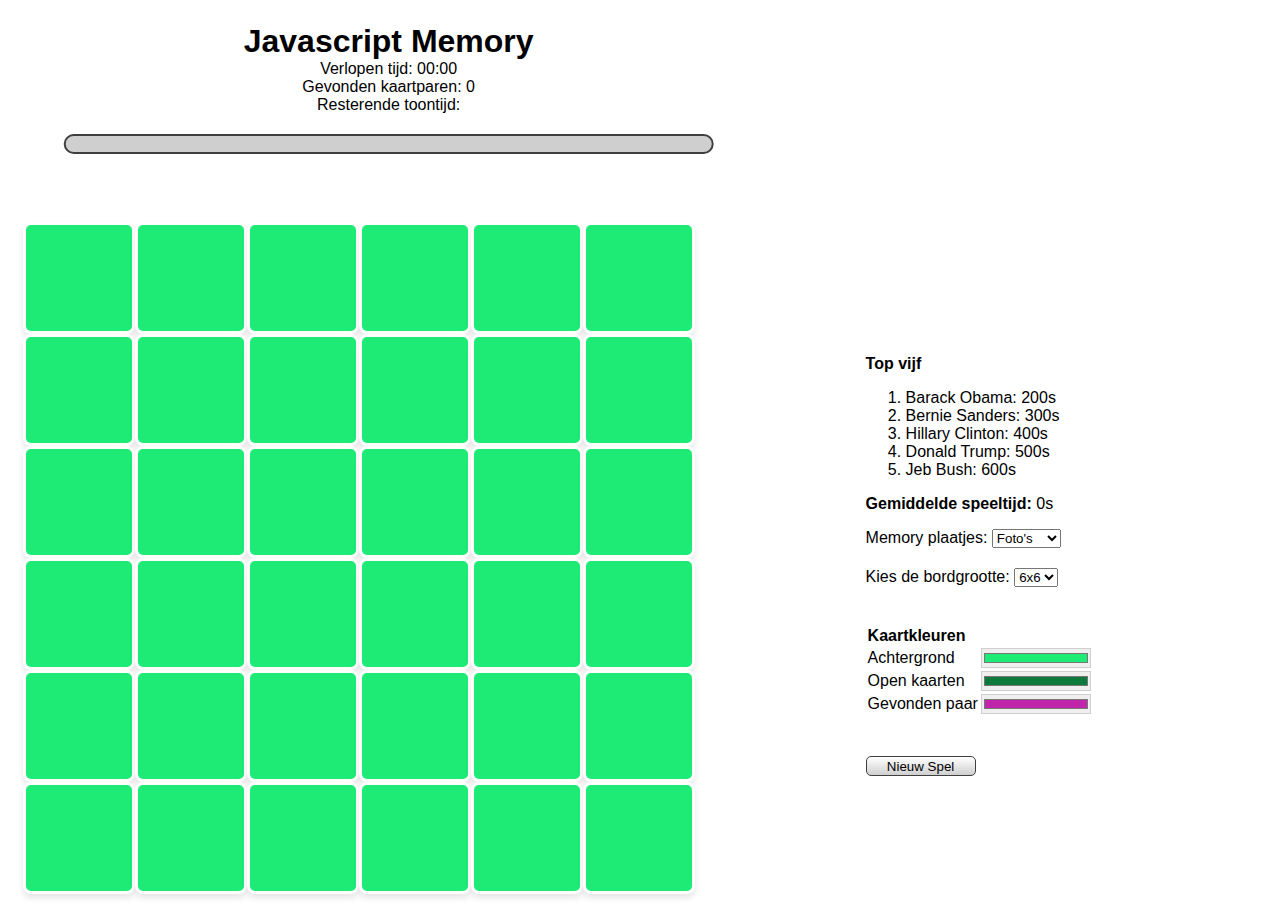
==== Memory3/memory_frontend/index.html @ 1eda7d5f "Mappen hernoemd." ====
<html lang="en">
    <head>
        <meta charset="UTF-8">
        <meta name="viewport" content="width=device-width, initial-scale=1.0">
        <title>Memory Game</title>

        <!-- CSS -->
        <link rel="stylesheet" href="css/styles.css">

        <!-- Mobile first, proper rendering and touch controls -->
        <meta name="viewport" content="width=device-width, initial-scale=1">

    </head>
    <body>
        <main>
            <div class="col-8">
                <h1 class="center">Javascript Memory</h1>
                <p class="center">
                    Verlopen tijd: <span class="timer">0 seconden</span><br>
                    Gevonden kaartparen: <span id="foundPairsDisplay">0</span><br>
                    Resterende toontijd: <br>
                    <button class="time-bar-container">
                        <span class="time-bar"></span>
                    </button>
                </p>
            </div>
            <article class="col-8">
                <br>
                <div class="grid-container"></div>
            </article>

            <aside class="col-4 sidebar">
                <p><b>Top vijf</b></p>

                <ol>
                    <li>Barack Obama:200</li>
                    <li>Bernie Sanders:300</li>
                    <li>Hillary Clinton:400</li>
                    <li>Donald Trump:500</li>
                    <li>Jeb Bush:600</li>
                </ol>

                <p><b>Gemiddelde speeltijd: </b><span id="averageTime">0s</span></p>

                <div class="api-selector">
                    <label for="imageSource">Memory plaatjes:</label>
                    <select id="imageSource">
                        <option value="picsum">Foto's</option>
                        <option value="dog">Honden</option>
                        <option value="cat">Katten</option>
                        <option value="fox">Vossen</option>
                    </select>
                </div>
                <div class="board-size-selector">
                    <label for="boardSize">Kies de bordgrootte:</label>
                    <select id="boardSize">
                        <option value="16">4x4</option>
                        <option value="36" selected>6x6</option>
                        <option value="64">8x8</option>
                    </select>
                </div>
                <p id="boardSizeMessage" class="center" style="display: none;">
                    De nieuwe bordgrootte wordt toegepast zodra je een nieuw spel start.
                </p>
                <br>

                <table>
                    <tr>
                        <td><b>Kaartkleuren</b></td>
                    </tr>
                    <tr>
                        <td>Achtergrond</td>
                        <td><input class="kleurweergave" type="color" id="kaartkleur" name="favcolor" value="#1deb76"></td>
                    </tr>
                    <tr>
                        <td>Open kaarten</td>
                        <td><input class="kleurweergave" type="color" id="open" name="favcolor" value="#0d793c"></td>
                        
                    </tr>
                    <tr>
                        <td>Gevonden paar</td>
                        <td><input class="kleurweergave" type="color" id="gevonden" name="favcolor" value="#c026a9"></td>
                    </tr>
                </table>

                <div class="whitespace-sm"></div>

                <td><button class="kleurselectie start-button">Nieuw Spel</button></td>

            </aside>
            <!-- Modaal voor het spel winnen -->
            <div id="winModal" class="modal">
                <div class="modal-content">
                    <span class="close-btn">&times;</span>
                    <h2>Gefeliciteerd!</h2>
                    <p>Je hebt het spel in <span id="final-time"></span> seconden voltooid.</p>
                </div>
            </div>
        </main>

        <!-- Link naar de JavaScript file -->
        <script type="module" src="modules/Memory.js"></script>
        <script type="module" src="modules/backend.js"></script>
    </body>
</html>
---- Memory3/memory_frontend/css/styles.css ----
:root {
    --buttongreen: #1deb76;
    --buttondarkgreen: #0d793c;
    --buttonpurple: #c026a9;
    --bordergray: rgb(207, 207, 207);
    --memoryboxgreen: #84ffb9;
    --borderblack: rgb(63, 63, 63);
    --timerblue:rgb(79, 167, 255);
    --white: #ffffff;
}

* {
    box-sizing: border-box;
  }
  
  main::after {
    content: "";
    clear: both;
    display: table;
  }
  
  [class*="col-"] {
    float: left;
    padding: 15px;
  }
  
  html {
    font-family: "Lucida Sans", sans-serif;
  }
  
/* For mobile phones: */
[class*="col-"] {
    width: 100%;
}
.whitespace {
    padding: 20px;
}

.whitespace-sm {
    padding: 10px;
}
  
/* For desktop: */
@media only screen and (min-width: 768px) {
    .col-1 {width: 8.33%;}
    .col-2 {width: 16.66%;}
    .col-3 {width: 25%;}
    .col-4 {width: 33.33%;}
    .col-5 {width: 41.66%;}
    .col-6 {width: 50%;}
    .col-7 {width: 58.33%;}
    .col-8 {width: 66.66%;}
    .col-9 {width: 75%;}
    .col-10 {width: 83.33%;}
    .col-11 {width: 91.66%;}
    .col-12 {width: 100%;}

    .sidebar {
        padding-top: 150px;
    }

    .whitespace {
        padding: 60px;
    }

    .whitespace-sm {
        padding: 20px;
    }
}

.center {
    text-align: center;
    margin: 0;
    position: relative;
    left: 45%;
    -ms-transform: translate(-50%);
    transform: translate(-50%);
}

.grid-container {
    display: grid;
    max-width: 42rem;
    grid-template-rows: repeat(6, 1fr);/* Vaste hoogte voor rijen */
    grid-template-columns: repeat(6, 1fr); /* Twee kolommen met gelijke breedte */
}

/* Zorg dat de grid-items een vierkante vorm hebben */
.grid-item {
    border: 3px solid var(--white);
    font-size: 15px;
    font-weight: bold;
    color:var(--white);
    display: flex;
    justify-content: center;
    align-items: center;
    aspect-ratio: 1; /* Maakt ze vierkant */
    overflow: hidden; /* Zorgt ervoor dat de afbeelding niet groter is dan het vak */
    border-radius: 8px; /* Optioneel: voor afgeronde hoeken */
    box-shadow: 0px 4px 6px rgba(0, 0, 0, 0.1);
}

/* Zorg dat afbeeldingen passen binnen de grid-item */
.grid-item img {
    width: 100%;
    height: 100%;
    object-fit: cover; /* Maakt de afbeelding volledig zichtbaar en passend binnen de container */
    display: none; /* Begin met afbeeldingen verborgen */
    border-radius: 8px; /* Optioneel: laat de afbeelding dezelfde hoeken volgen als de kaart */
}

.kleurselectie {
    background: linear-gradient(to bottom,var(--white), var(--bordergray));
    border: 1px var(--borderblack) solid;
    width: 110px;
    height: 20px;
    text-align: center;
    border-radius: 5px;
}

.kleurweergave {
    border: 1px solid var(--bordergray);
    width: 110px; 
    height: 20px;
    padding:0;
}

table {
    border-spacing: 1px;
}

/* Modaal: standaard verborgen */
.modal {
    display: none; /* Start verborgen */
    position: fixed; /* Blijft op de plek */
    z-index: 1; /* Zorgt dat het boven andere elementen komt */
    left: 0;
    top: 0;
    width: 100%; /* Volledig scherm */
    height: 100%; /* Volledig scherm */
    background-color: rgba(0, 0, 0, 0.4); /* Semi-transparante achtergrond */
}

/* Modale content */
.modal-content {
    background-color: #fefefe;
    margin: 15% auto;
    padding: 20px;
    border: 1px solid #888;
    width: 80%; /* Je kunt de breedte aanpassen */
    text-align: center;
}

/* Sluitknop in de rechterbovenhoek */
.close-btn {
    color: #aaa;
    float: right;
    font-size: 28px;
    font-weight: bold;
}

.close-btn:hover,
.close-btn:focus {
    color: black;
    text-decoration: none;
    cursor: pointer;
}

/* Visuals van de resterende tijd timer */
.time-bar-container {
    position: relative;
    width: 80%;
    height: 20px;
    margin: 20px auto;
    background-color: var(--bordergray);
    border-radius: 10px;
    overflow: hidden;
    border: 2px solid var(--borderblack);
}

.time-bar {
    position: absolute;
    top: 0;
    left: 0;
    height: 100%;
    width: 0%; 
    background-color: var(--timerblue);
    transition: width 0.1s linear; 
}

/* Wijzigen van bordgrootte */
.board-size-selector {
    margin: 20px 0;
}

#boardSizeMessage {
    font-size: 0.9em;
    color: gray;
    margin-top: 10px;
}
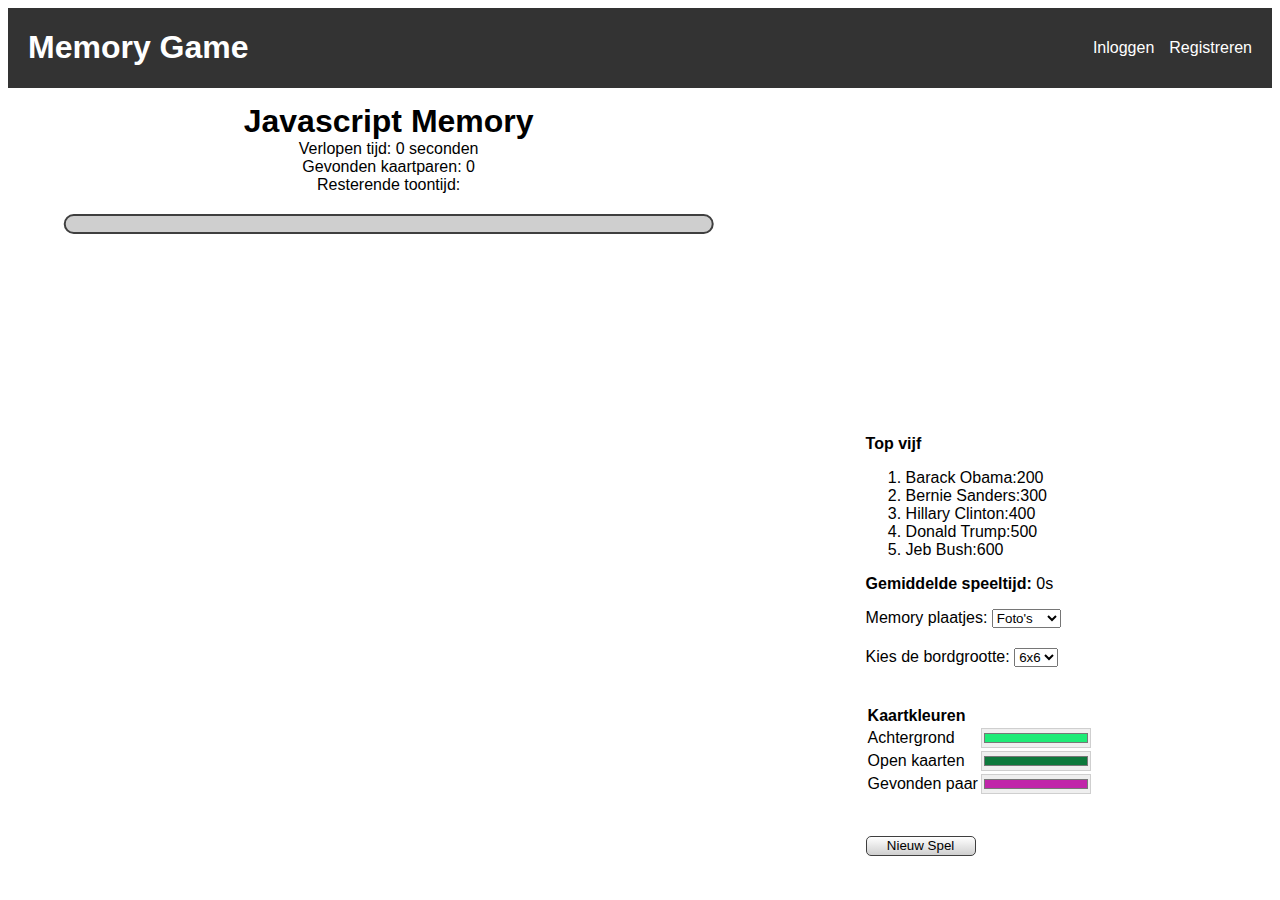
==== commit ec56f9d9: "navbar toegevoegd." ====
--- a/Memory3/memory_frontend/index.html
+++ b/Memory3/memory_frontend/index.html
@@ -12,6 +12,18 @@
 
     </head>
     <body>
+        <div class="navbar">
+            <div class="left">
+                <h1>Memory Game</h1>
+            </div>
+            <div class="right">
+                <a href="inlog.html">Inloggen</a>
+                <a href="register.html">Registreren</a>
+            </div>
+        </div>
+        
+        <div id="success-message" style="display: none;" class="success"></div>
+
         <main>
             <div class="col-8">
                 <h1 class="center">Javascript Memory</h1>
@@ -30,6 +42,7 @@
             </article>
 
             <aside class="col-4 sidebar">
+
                 <p><b>Top vijf</b></p>
 
                 <ol>
@@ -86,7 +99,6 @@
                 <div class="whitespace-sm"></div>
 
                 <td><button class="kleurselectie start-button">Nieuw Spel</button></td>
-
             </aside>
             <!-- Modaal voor het spel winnen -->
             <div id="winModal" class="modal">
@@ -101,5 +113,22 @@
         <!-- Link naar de JavaScript file -->
         <script type="module" src="modules/Memory.js"></script>
         <script type="module" src="modules/backend.js"></script>
+
+        <script>
+            // Controleer of er een queryparameter is voor succes
+            const urlParams = new URLSearchParams(window.location.search);
+            const message = urlParams.get('message');
+
+            if (message === 'success') {
+                const successMessage = document.getElementById('success-message');
+                successMessage.textContent = 'Je bent succesvol ingelogd! Veel plezier met het spel.';
+                successMessage.style.display = 'block';
+
+                // Verberg de boodschap na 3 seconden
+                setTimeout(() => {
+                    successMessage.style.display = 'none';
+                }, 3000);
+            }
+        </script>
     </body>
-</html>+</html>
--- a/Memory3/memory_frontend/css/styles.css
+++ b/Memory3/memory_frontend/css/styles.css
@@ -198,3 +198,36 @@
     margin-top: 10px;
 }
 
+.success {
+    background-color: #d4edda;
+    color: #155724;
+    border: 1px solid #c3e6cb;
+    padding: 15px;
+    margin: 15px;
+    text-align: center;
+    border-radius: 5px;
+}
+
+.navbar {
+    display: flex;
+    justify-content: space-between;
+    align-items: center;
+    background-color: #333;
+    padding: 0px 20px;
+    color: white;
+}
+
+.navbar a {
+    color: white;
+    text-decoration: none;
+    margin-left: 15px;
+}
+
+.navbar a:hover {
+    text-decoration: underline;
+}
+
+.navbar .right {
+    display: flex;
+    align-items: center;
+}
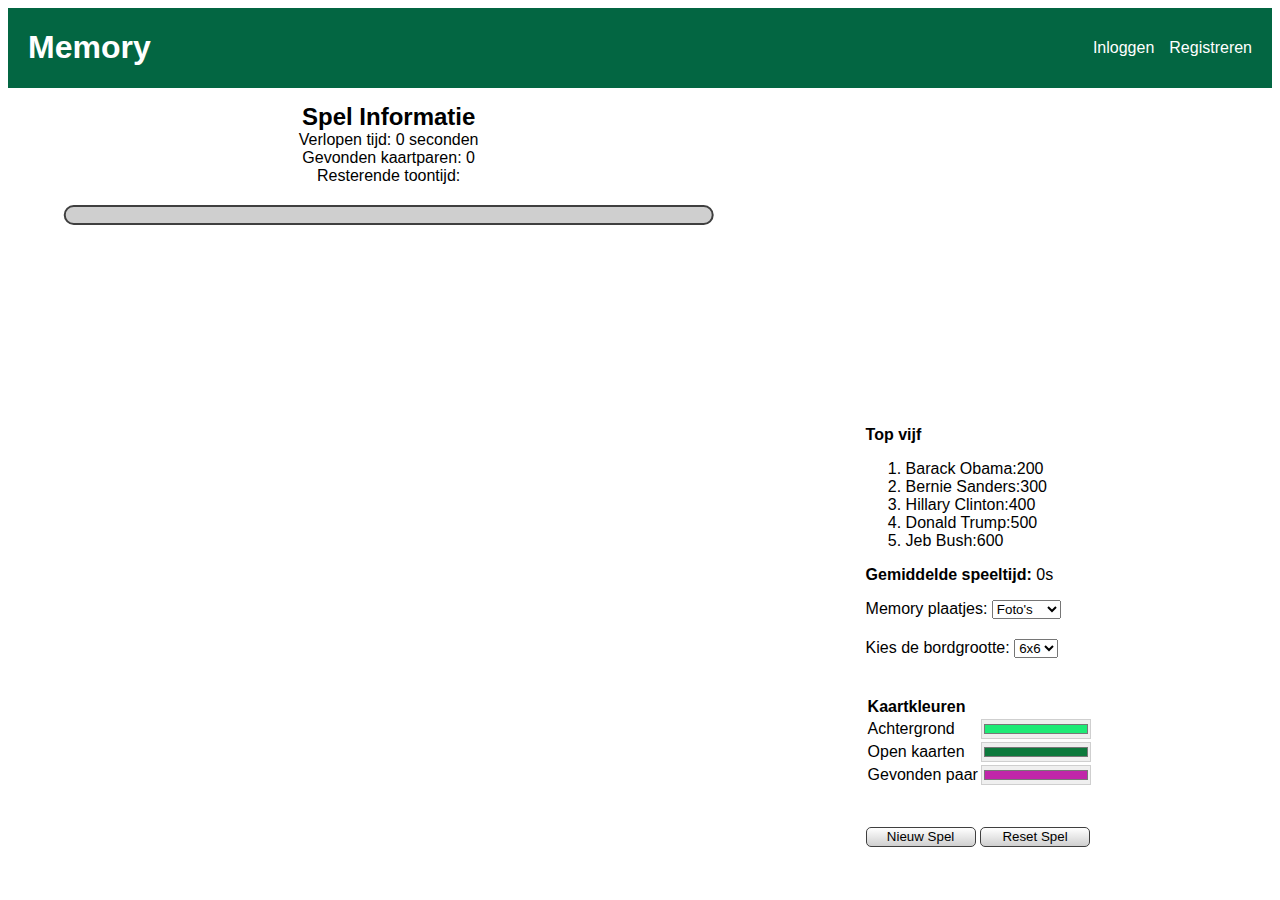
==== commit e8b6af5a: "Beter gestyled." ====
--- a/Memory3/memory_frontend/index.html
+++ b/Memory3/memory_frontend/index.html
@@ -14,7 +14,7 @@
     <body>
         <div class="navbar">
             <div class="left">
-                <h1>Memory Game</h1>
+                <h1>Memory</h1>
             </div>
             <div class="right">
                 <a href="inlog.html">Inloggen</a>
@@ -26,7 +26,7 @@
 
         <main>
             <div class="col-8">
-                <h1 class="center">Javascript Memory</h1>
+                <h2 class="center">Spel Informatie</h2>
                 <p class="center">
                     Verlopen tijd: <span class="timer">0 seconden</span><br>
                     Gevonden kaartparen: <span id="foundPairsDisplay">0</span><br>
@@ -99,6 +99,7 @@
                 <div class="whitespace-sm"></div>
 
                 <td><button class="kleurselectie start-button">Nieuw Spel</button></td>
+                <td><button class="kleurselectie reset-button">Reset Spel</button></td>
             </aside>
             <!-- Modaal voor het spel winnen -->
             <div id="winModal" class="modal">
@@ -111,24 +112,7 @@
         </main>
 
         <!-- Link naar de JavaScript file -->
+        <script type="module" src="modules/backend.js"></script>
         <script type="module" src="modules/Memory.js"></script>
-        <script type="module" src="modules/backend.js"></script>
-
-        <script>
-            // Controleer of er een queryparameter is voor succes
-            const urlParams = new URLSearchParams(window.location.search);
-            const message = urlParams.get('message');
-
-            if (message === 'success') {
-                const successMessage = document.getElementById('success-message');
-                successMessage.textContent = 'Je bent succesvol ingelogd! Veel plezier met het spel.';
-                successMessage.style.display = 'block';
-
-                // Verberg de boodschap na 3 seconden
-                setTimeout(() => {
-                    successMessage.style.display = 'none';
-                }, 3000);
-            }
-        </script>
     </body>
 </html>
--- a/Memory3/memory_frontend/css/styles.css
+++ b/Memory3/memory_frontend/css/styles.css
@@ -212,9 +212,14 @@
     display: flex;
     justify-content: space-between;
     align-items: center;
-    background-color: #333;
-    padding: 0px 20px;
+    background-color: #036642;
+    padding: 0px 20px; /* Verlaagde hoogte door kleinere padding */
     color: white;
+    position: static;
+    top: 0;
+    left: 0;
+    width: 100%;
+    z-index: 1000;
 }
 
 .navbar a {
@@ -230,4 +235,4 @@
 .navbar .right {
     display: flex;
     align-items: center;
-}
+}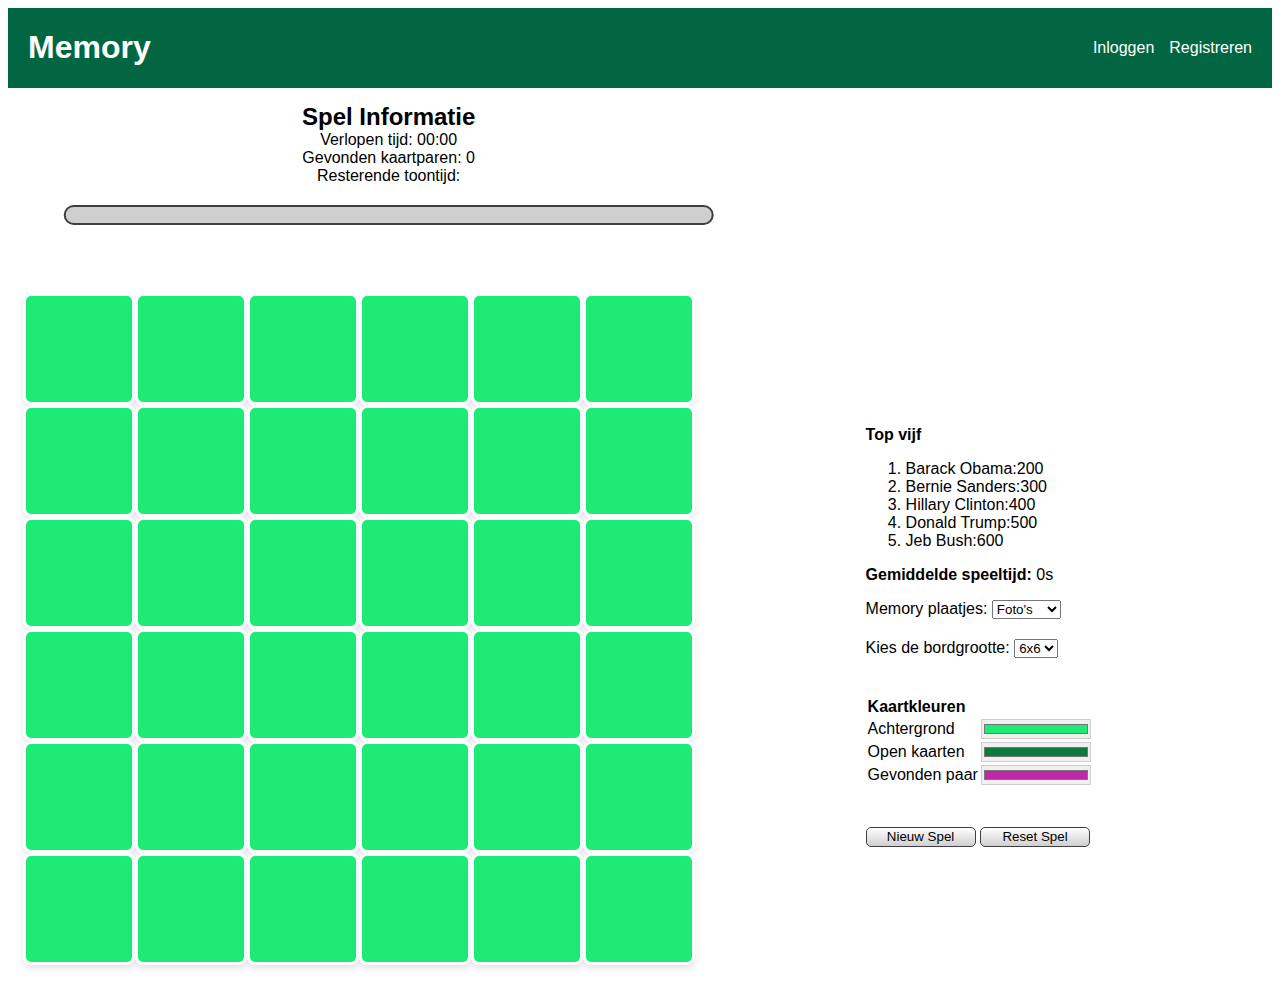
==== commit 6dd70f16: "Verbetering css." ====
--- a/Memory3/memory_frontend/index.html
+++ b/Memory3/memory_frontend/index.html
@@ -16,7 +16,7 @@
             <div class="left">
                 <h1>Memory</h1>
             </div>
-            <div class="right">
+            <div class="right" id="nav-options">
                 <a href="inlog.html">Inloggen</a>
                 <a href="register.html">Registreren</a>
             </div>
@@ -38,7 +38,9 @@
             </div>
             <article class="col-8">
                 <br>
-                <div class="grid-container"></div>
+                <div class="container">
+                    <div class="grid-container"></div>
+                </div>
             </article>
 
             <aside class="col-4 sidebar">
@@ -98,8 +100,8 @@
 
                 <div class="whitespace-sm"></div>
 
-                <td><button class="kleurselectie start-button">Nieuw Spel</button></td>
-                <td><button class="kleurselectie reset-button">Reset Spel</button></td>
+                <td><button class="game-button start-button">Nieuw Spel</button></td>
+                <td><button class="game-button reset-button">Reset Spel</button></td>
             </aside>
             <!-- Modaal voor het spel winnen -->
             <div id="winModal" class="modal">
@@ -112,6 +114,7 @@
         </main>
 
         <!-- Link naar de JavaScript file -->
+        <script type="module" src="modules/fetch.js"></script>
         <script type="module" src="modules/backend.js"></script>
         <script type="module" src="modules/Memory.js"></script>
     </body>
--- a/Memory3/memory_frontend/css/styles.css
+++ b/Memory3/memory_frontend/css/styles.css
@@ -108,7 +108,7 @@
     border-radius: 8px; /* Optioneel: laat de afbeelding dezelfde hoeken volgen als de kaart */
 }
 
-.kleurselectie {
+.game-button {
     background: linear-gradient(to bottom,var(--white), var(--bordergray));
     border: 1px var(--borderblack) solid;
     width: 110px;
@@ -198,6 +198,7 @@
     margin-top: 10px;
 }
 
+/* Login Succes Message */
 .success {
     background-color: #d4edda;
     color: #155724;
@@ -208,6 +209,7 @@
     border-radius: 5px;
 }
 
+/* Navbar styling */
 .navbar {
     display: flex;
     justify-content: space-between;
